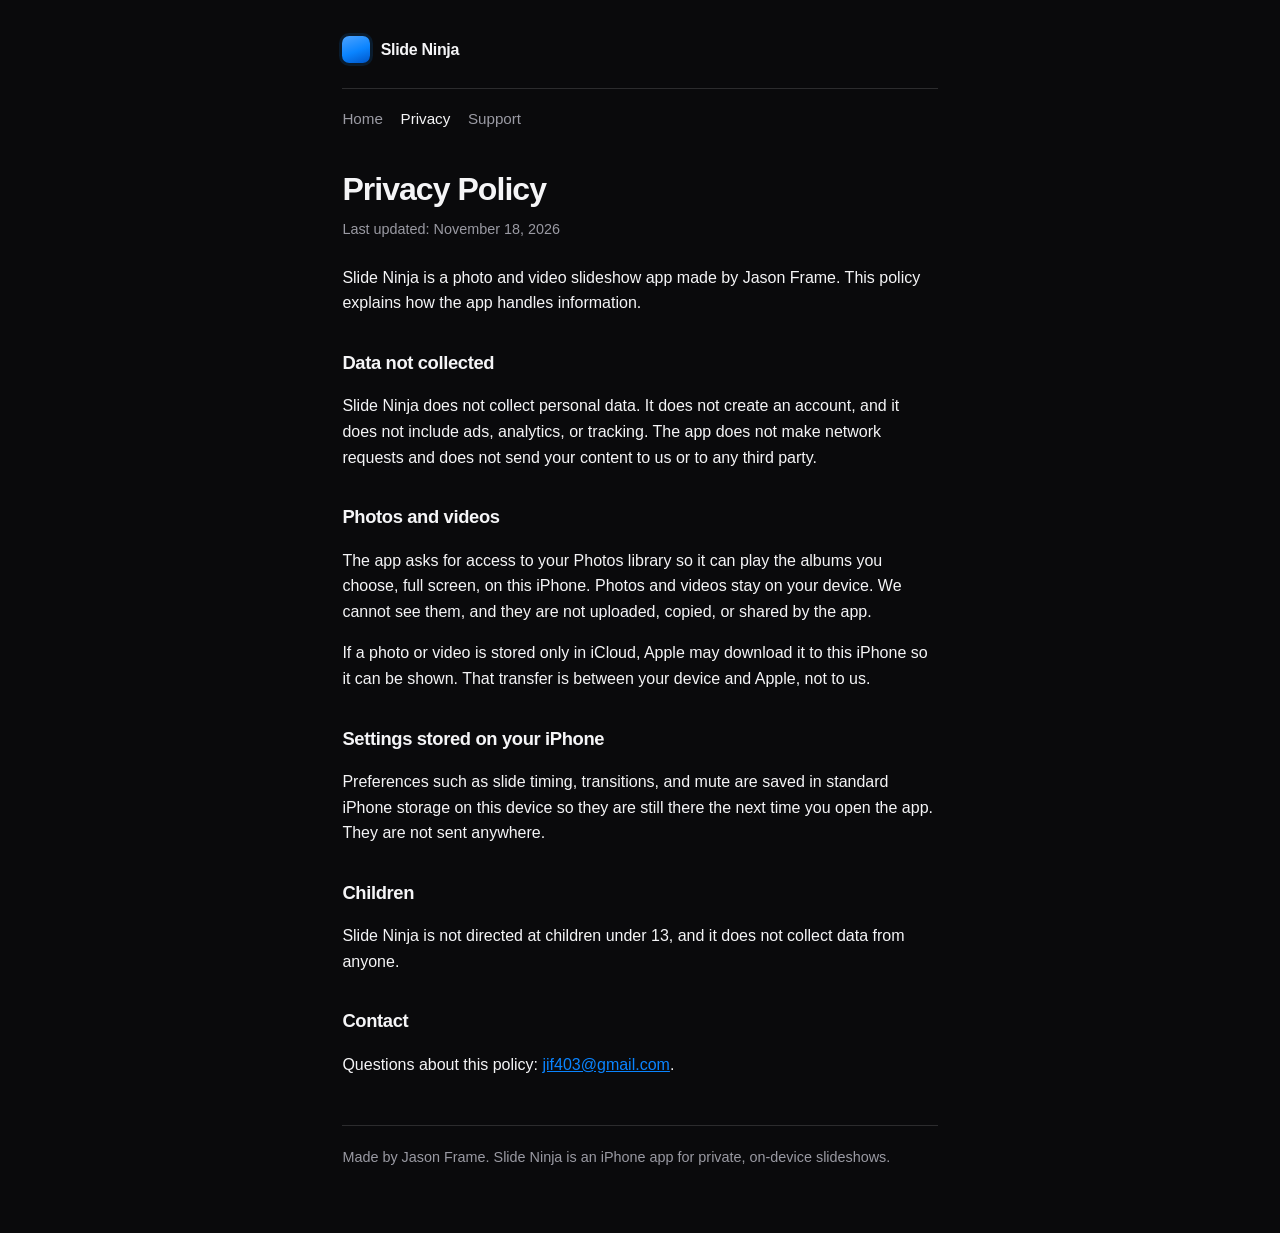
==== privacy.html @ 558496d2 "Add privacy and support pages for Slide Ninja" ====
<!DOCTYPE html>
<html lang="en">
<head>
  <meta charset="utf-8">
  <meta name="viewport" content="width=device-width, initial-scale=1">
  <title>Privacy Policy · Slide Ninja</title>
  <meta name="description" content="Privacy Policy · Slide Ninja">
  <link rel="stylesheet" href="styles.css">
</head>
<body>
  <div class="wrap">
    <header>
      <a class="brand" href="./"><span class="mark" aria-hidden="true"></span>Slide Ninja</a>
      <nav><a href="./">Home</a><a href="./privacy.html" aria-current="page">Privacy</a><a href="./support.html">Support</a></nav>
    </header>
    <main>
      <h1>Privacy Policy</h1>
      
      
<p class="meta">Last updated: November 18, 2026</p>
<p>Slide Ninja is a photo and video slideshow app made by Jason Frame. This policy explains how the app handles information.</p>
<h2>Data not collected</h2>
<p>Slide Ninja does not collect personal data. It does not create an account, and it does not include ads, analytics, or tracking. The app does not make network requests and does not send your content to us or to any third party.</p>
<h2>Photos and videos</h2>
<p>The app asks for access to your Photos library so it can play the albums you choose, full screen, on this iPhone. Photos and videos stay on your device. We cannot see them, and they are not uploaded, copied, or shared by the app.</p>
<p>If a photo or video is stored only in iCloud, Apple may download it to this iPhone so it can be shown. That transfer is between your device and Apple, not to us.</p>
<h2>Settings stored on your iPhone</h2>
<p>Preferences such as slide timing, transitions, and mute are saved in standard iPhone storage on this device so they are still there the next time you open the app. They are not sent anywhere.</p>
<h2>Children</h2>
<p>Slide Ninja is not directed at children under 13, and it does not collect data from anyone.</p>
<h2>Contact</h2>
<p>Questions about this policy: <a href="mailto:jif403@gmail.com">jif403@gmail.com</a>.</p>

    </main>
    <footer>Made by Jason Frame. Slide Ninja is an iPhone app for private, on-device slideshows.</footer>
  </div>
</body>
</html>
---- styles.css ----
:root {
  color-scheme: dark;
  --bg: #0a0a0c;
  --card: #1c1c1e;
  --text: #f5f5f7;
  --muted: #9a9aa3;
  --line: #2c2c2e;
  --accent: #0a84ff;
  --accent-soft: rgba(10, 132, 255, 0.14);
}
* { box-sizing: border-box; }
html, body { margin: 0; padding: 0; background: var(--bg); color: var(--text); }
body {
  font-family: -apple-system, BlinkMacSystemFont, "SF Pro Text", "Segoe UI", sans-serif;
  line-height: 1.6;
  min-height: 100vh;
}
.wrap { max-width: 40rem; margin: 0 auto; padding: 2.25rem 1.4rem 4rem; }
header { margin-bottom: 2.4rem; }
.brand {
  display: inline-flex;
  align-items: center;
  gap: 0.7rem;
  color: var(--text);
  text-decoration: none;
  font-weight: 650;
  letter-spacing: -0.02em;
}
.mark {
  width: 1.7rem; height: 1.7rem;
  border-radius: 0.45rem;
  background: linear-gradient(160deg, #4da3ff, var(--accent) 55%, #0055c8);
  box-shadow: 0 0 0 3px var(--accent-soft);
}
nav {
  display: flex;
  flex-wrap: wrap;
  gap: 0.4rem 1.1rem;
  margin-top: 1.1rem;
  padding-top: 1.1rem;
  border-top: 1px solid var(--line);
}
nav a { color: var(--muted); text-decoration: none; font-size: 0.95rem; }
nav a:hover, nav a[aria-current="page"] { color: var(--text); }
h1 { font-size: 2rem; line-height: 1.2; letter-spacing: -0.03em; margin: 0 0 1rem; font-weight: 700; }
h2 { font-size: 1.15rem; margin: 2rem 0 0.55rem; letter-spacing: -0.02em; }
p, li { color: var(--text); }
.lede, .meta { color: var(--muted); }
.meta { font-size: 0.9rem; margin-top: -0.4rem; margin-bottom: 1.5rem; }
ul { padding-left: 1.15rem; }
li { margin: 0.35rem 0; }
a { color: var(--accent); }
.card {
  background: var(--card);
  border: 1px solid var(--line);
  border-radius: 1rem;
  padding: 1.15rem 1.2rem;
  margin: 1.4rem 0;
}
.card p:first-child { margin-top: 0; }
.card p:last-child { margin-bottom: 0; }
.cta { display: flex; flex-wrap: wrap; gap: 0.7rem; margin-top: 1.5rem; }
.btn {
  display: inline-block;
  background: var(--accent);
  color: white;
  text-decoration: none;
  font-weight: 600;
  padding: 0.65rem 1rem;
  border-radius: 0.7rem;
}
.btn.secondary { background: var(--card); color: var(--text); border: 1px solid var(--line); }
footer {
  margin-top: 3rem;
  padding-top: 1.2rem;
  border-top: 1px solid var(--line);
  color: var(--muted);
  font-size: 0.9rem;
}
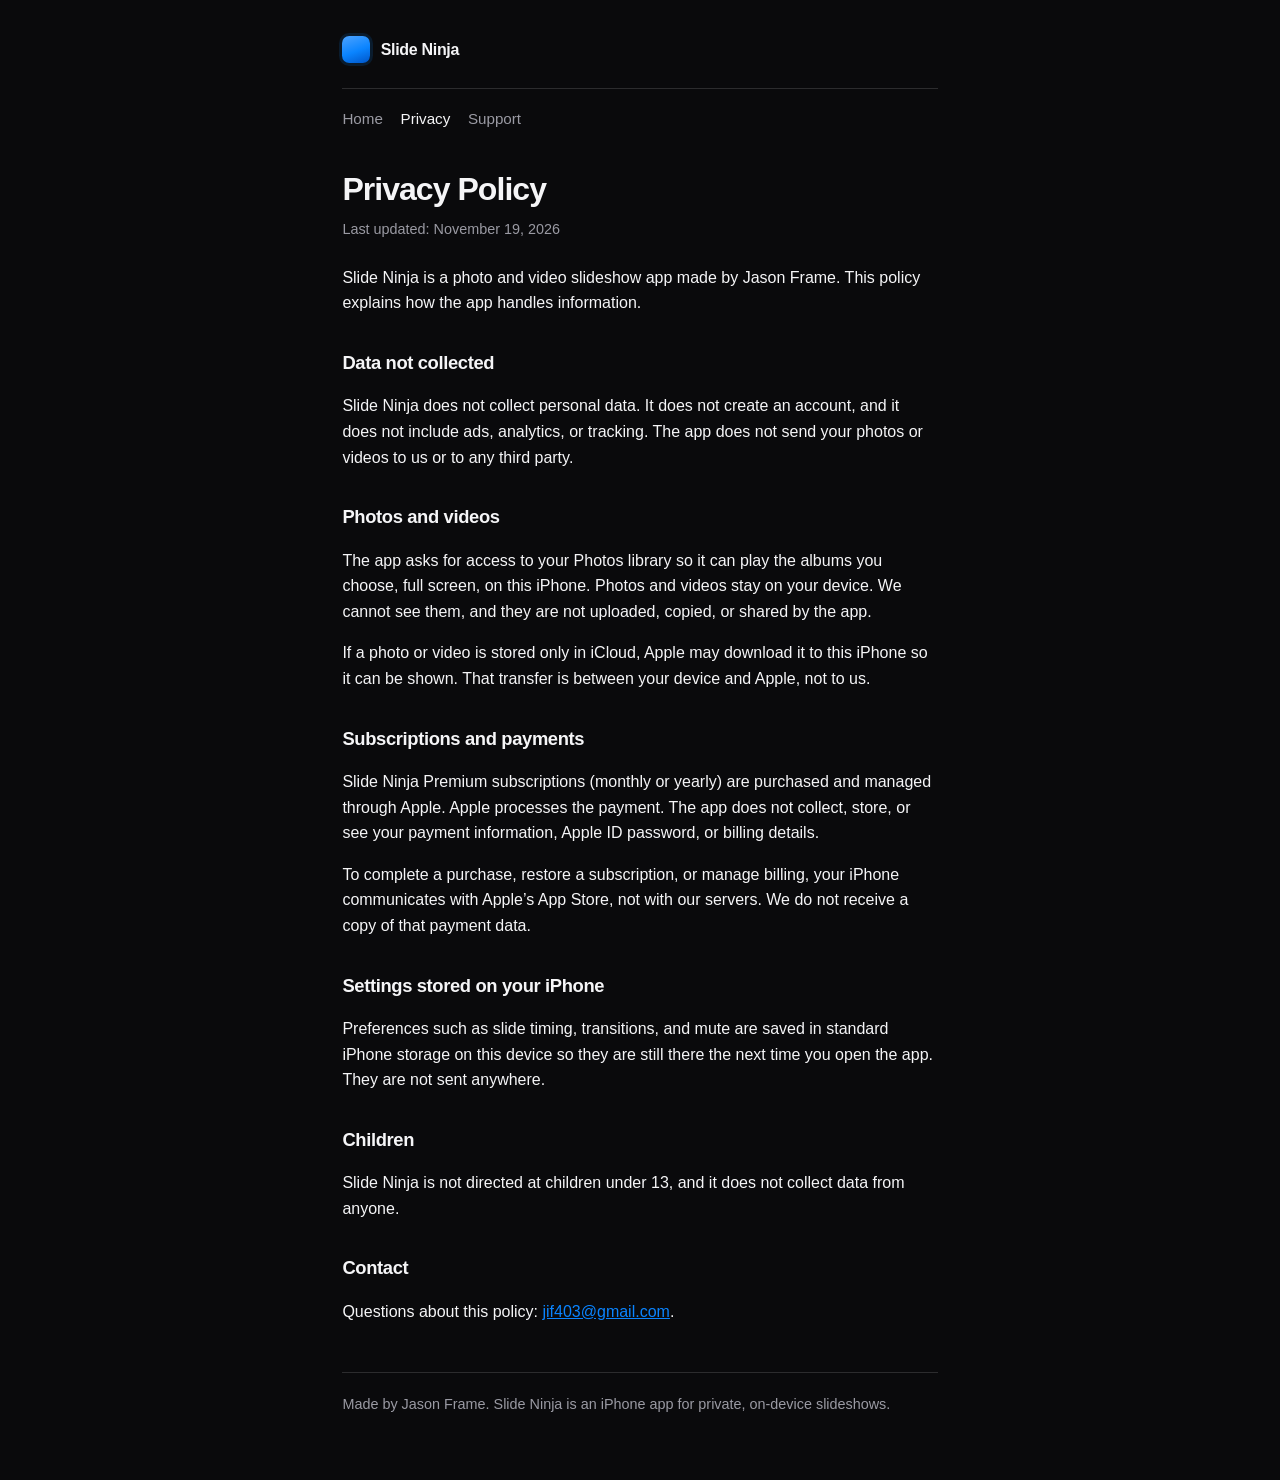
==== commit 70a6890a: "Mention Apple-handled subscriptions on the privacy and support pages. Playback stays on-device and t" ====
--- a/privacy.html
+++ b/privacy.html
@@ -15,15 +15,18 @@
     </header>
     <main>
       <h1>Privacy Policy</h1>
-      
-      
-<p class="meta">Last updated: November 18, 2026</p>
+
+
+<p class="meta">Last updated: November 19, 2026</p>
 <p>Slide Ninja is a photo and video slideshow app made by Jason Frame. This policy explains how the app handles information.</p>
 <h2>Data not collected</h2>
-<p>Slide Ninja does not collect personal data. It does not create an account, and it does not include ads, analytics, or tracking. The app does not make network requests and does not send your content to us or to any third party.</p>
+<p>Slide Ninja does not collect personal data. It does not create an account, and it does not include ads, analytics, or tracking. The app does not send your photos or videos to us or to any third party.</p>
 <h2>Photos and videos</h2>
 <p>The app asks for access to your Photos library so it can play the albums you choose, full screen, on this iPhone. Photos and videos stay on your device. We cannot see them, and they are not uploaded, copied, or shared by the app.</p>
 <p>If a photo or video is stored only in iCloud, Apple may download it to this iPhone so it can be shown. That transfer is between your device and Apple, not to us.</p>
+<h2>Subscriptions and payments</h2>
+<p>Slide Ninja Premium subscriptions (monthly or yearly) are purchased and managed through Apple. Apple processes the payment. The app does not collect, store, or see your payment information, Apple ID password, or billing details.</p>
+<p>To complete a purchase, restore a subscription, or manage billing, your iPhone communicates with Apple’s App Store, not with our servers. We do not receive a copy of that payment data.</p>
 <h2>Settings stored on your iPhone</h2>
 <p>Preferences such as slide timing, transitions, and mute are saved in standard iPhone storage on this device so they are still there the next time you open the app. They are not sent anywhere.</p>
 <h2>Children</h2>
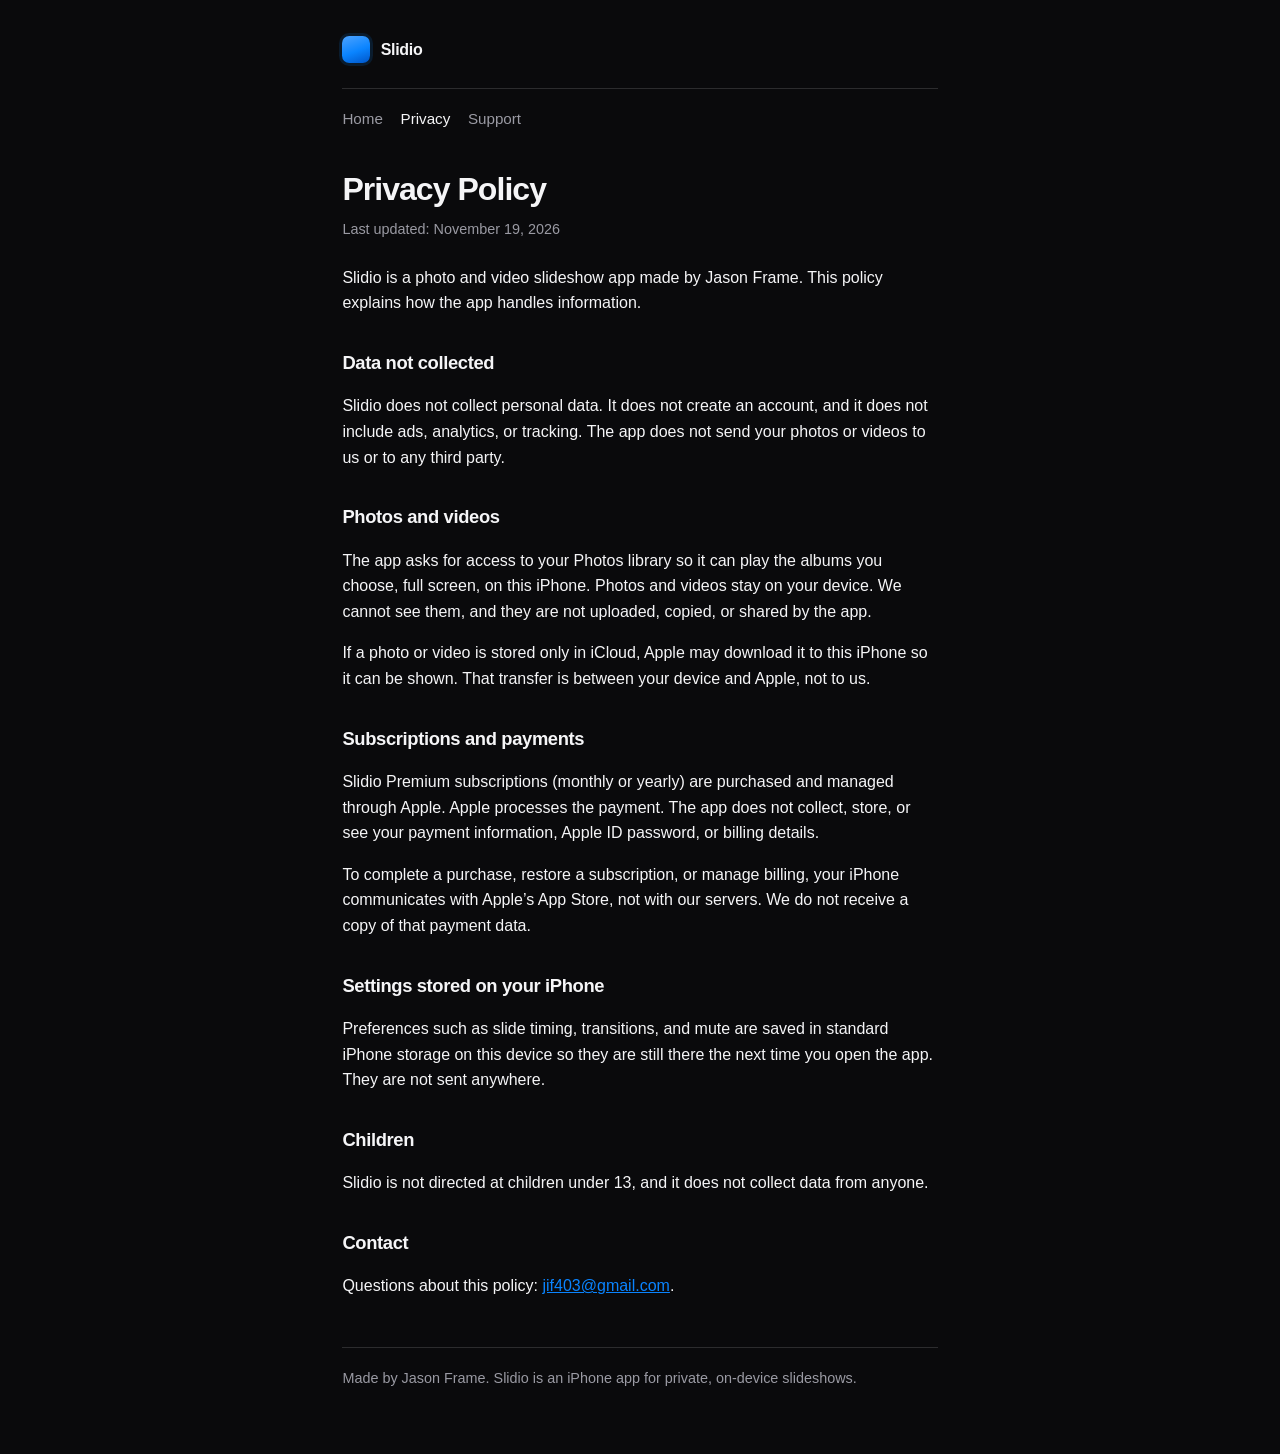
==== commit 89e842d8: "Rename the site copy to Slidio. Update privacy, support, and home pages to the new app name. Keep th" ====
--- a/privacy.html
+++ b/privacy.html
@@ -3,14 +3,14 @@
 <head>
   <meta charset="utf-8">
   <meta name="viewport" content="width=device-width, initial-scale=1">
-  <title>Privacy Policy · Slide Ninja</title>
-  <meta name="description" content="Privacy Policy · Slide Ninja">
+  <title>Privacy Policy · Slidio</title>
+  <meta name="description" content="Privacy Policy · Slidio">
   <link rel="stylesheet" href="styles.css">
 </head>
 <body>
   <div class="wrap">
     <header>
-      <a class="brand" href="./"><span class="mark" aria-hidden="true"></span>Slide Ninja</a>
+      <a class="brand" href="./"><span class="mark" aria-hidden="true"></span>Slidio</a>
       <nav><a href="./">Home</a><a href="./privacy.html" aria-current="page">Privacy</a><a href="./support.html">Support</a></nav>
     </header>
     <main>
@@ -18,24 +18,24 @@
 
 
 <p class="meta">Last updated: November 19, 2026</p>
-<p>Slide Ninja is a photo and video slideshow app made by Jason Frame. This policy explains how the app handles information.</p>
+<p>Slidio is a photo and video slideshow app made by Jason Frame. This policy explains how the app handles information.</p>
 <h2>Data not collected</h2>
-<p>Slide Ninja does not collect personal data. It does not create an account, and it does not include ads, analytics, or tracking. The app does not send your photos or videos to us or to any third party.</p>
+<p>Slidio does not collect personal data. It does not create an account, and it does not include ads, analytics, or tracking. The app does not send your photos or videos to us or to any third party.</p>
 <h2>Photos and videos</h2>
 <p>The app asks for access to your Photos library so it can play the albums you choose, full screen, on this iPhone. Photos and videos stay on your device. We cannot see them, and they are not uploaded, copied, or shared by the app.</p>
 <p>If a photo or video is stored only in iCloud, Apple may download it to this iPhone so it can be shown. That transfer is between your device and Apple, not to us.</p>
 <h2>Subscriptions and payments</h2>
-<p>Slide Ninja Premium subscriptions (monthly or yearly) are purchased and managed through Apple. Apple processes the payment. The app does not collect, store, or see your payment information, Apple ID password, or billing details.</p>
+<p>Slidio Premium subscriptions (monthly or yearly) are purchased and managed through Apple. Apple processes the payment. The app does not collect, store, or see your payment information, Apple ID password, or billing details.</p>
 <p>To complete a purchase, restore a subscription, or manage billing, your iPhone communicates with Apple’s App Store, not with our servers. We do not receive a copy of that payment data.</p>
 <h2>Settings stored on your iPhone</h2>
 <p>Preferences such as slide timing, transitions, and mute are saved in standard iPhone storage on this device so they are still there the next time you open the app. They are not sent anywhere.</p>
 <h2>Children</h2>
-<p>Slide Ninja is not directed at children under 13, and it does not collect data from anyone.</p>
+<p>Slidio is not directed at children under 13, and it does not collect data from anyone.</p>
 <h2>Contact</h2>
 <p>Questions about this policy: <a href="mailto:jif403@gmail.com">jif403@gmail.com</a>.</p>
 
     </main>
-    <footer>Made by Jason Frame. Slide Ninja is an iPhone app for private, on-device slideshows.</footer>
+    <footer>Made by Jason Frame. Slidio is an iPhone app for private, on-device slideshows.</footer>
   </div>
 </body>
 </html>
